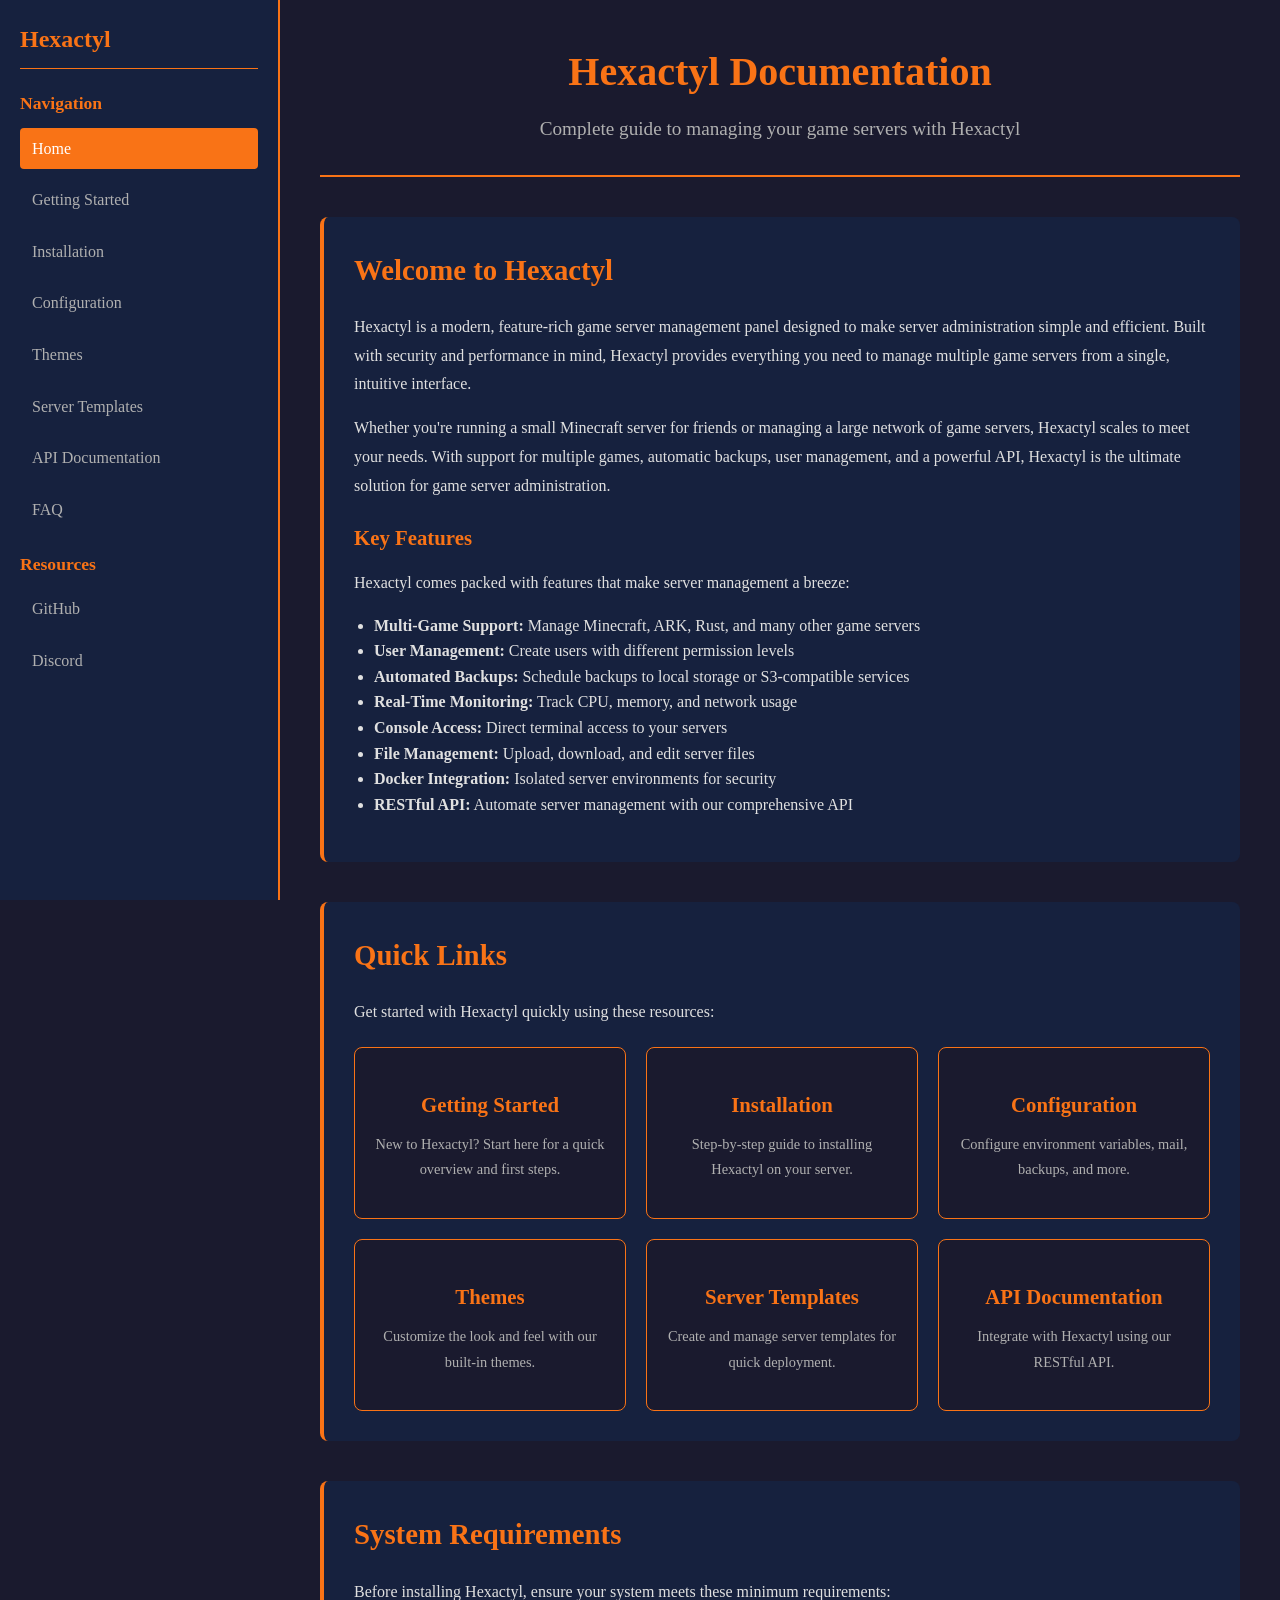
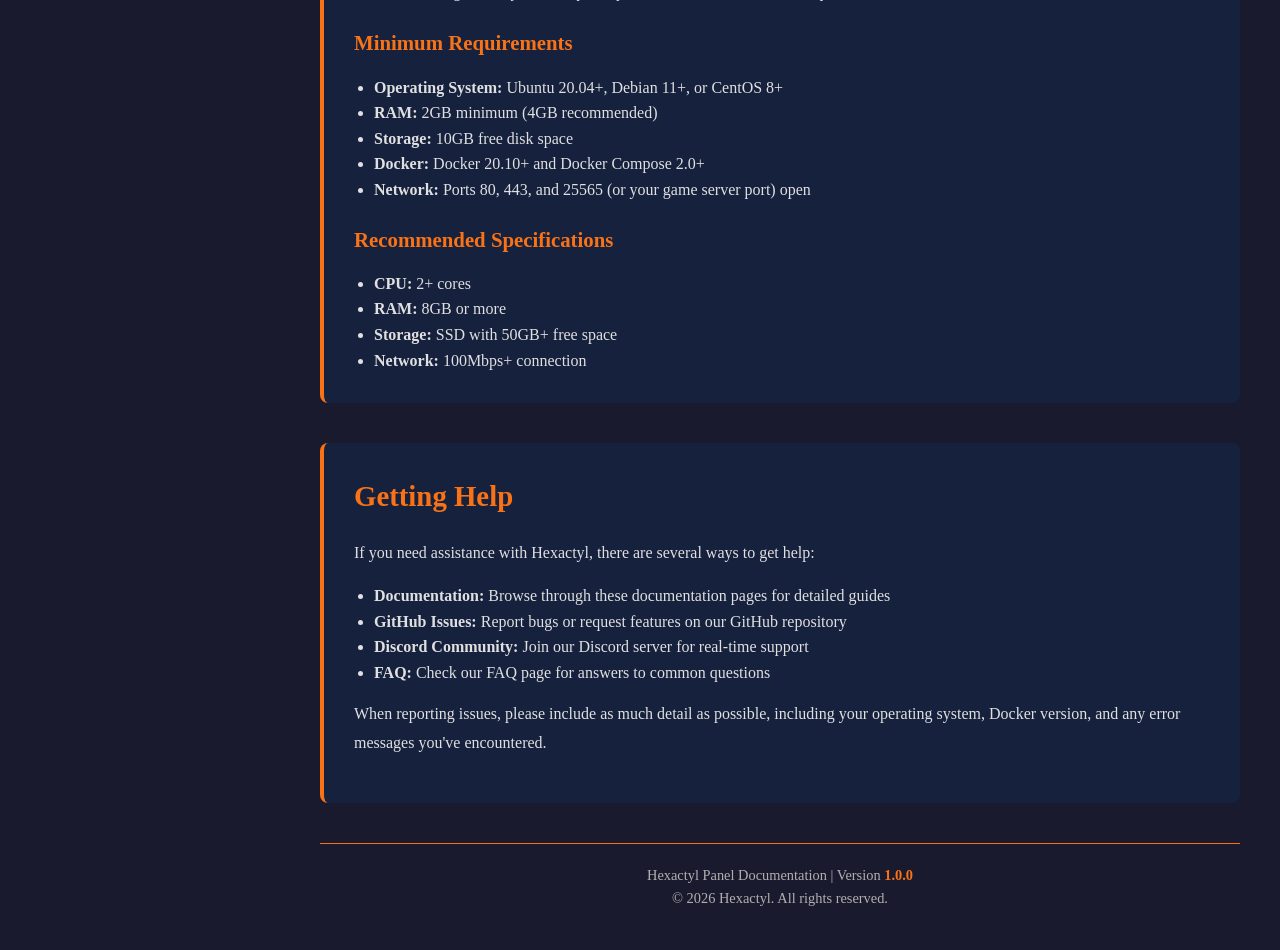
==== docs/index.html @ 79542f6e "Add documentation website and orange branding - Created old-school style docs site in /docs - 8 docu" ====
<!DOCTYPE html>
<html lang="en">
<head>
    <meta charset="UTF-8">
    <meta name="viewport" content="width=device-width, initial-scale=1.0">
    <title>Hexactyl Documentation</title>
    <style>
        * {
            margin: 0;
            padding: 0;
            box-sizing: border-box;
        }
        
        body {
            font-family: Georgia, 'Times New Roman', serif;
            background-color: #1a1a2e;
            color: #e0e0e0;
            line-height: 1.6;
        }
        
        .container {
            display: flex;
            min-height: 100vh;
        }
        
        .sidebar {
            width: 280px;
            background-color: #16213e;
            padding: 20px;
            border-right: 2px solid #f97316;
            position: fixed;
            height: 100vh;
            overflow-y: auto;
        }
        
        .sidebar h2 {
            color: #f97316;
            font-size: 1.5em;
            margin-bottom: 20px;
            padding-bottom: 10px;
            border-bottom: 1px solid #f97316;
        }
        
        .sidebar ul {
            list-style: none;
        }
        
        .sidebar ul li {
            margin-bottom: 10px;
        }
        
        .sidebar ul li a {
            color: #b0b0b0;
            text-decoration: none;
            display: block;
            padding: 8px 12px;
            transition: all 0.3s ease;
            border-radius: 4px;
        }
        
        .sidebar ul li a:hover,
        .sidebar ul li a.active {
            background-color: #f97316;
            color: #ffffff;
        }
        
        .sidebar .section-title {
            color: #f97316;
            font-size: 1.1em;
            margin-top: 20px;
            margin-bottom: 10px;
            font-weight: bold;
        }
        
        .main-content {
            margin-left: 280px;
            padding: 40px;
            flex: 1;
        }
        
        .header {
            text-align: center;
            margin-bottom: 40px;
            padding-bottom: 30px;
            border-bottom: 2px solid #f97316;
        }
        
        .header h1 {
            color: #f97316;
            font-size: 2.5em;
            margin-bottom: 10px;
        }
        
        .header p {
            color: #b0b0b0;
            font-size: 1.2em;
        }
        
        .section {
            margin-bottom: 40px;
            padding: 30px;
            background-color: #16213e;
            border-radius: 8px;
            border-left: 4px solid #f97316;
        }
        
        .section h2 {
            color: #f97316;
            font-size: 1.8em;
            margin-bottom: 20px;
        }
        
        .section h3 {
            color: #f97316;
            font-size: 1.3em;
            margin-bottom: 15px;
            margin-top: 20px;
        }
        
        .section p {
            margin-bottom: 15px;
            line-height: 1.8;
        }
        
        .quick-links {
            display: grid;
            grid-template-columns: repeat(auto-fit, minmax(200px, 1fr));
            gap: 20px;
            margin-top: 20px;
        }
        
        .quick-link {
            background-color: #1a1a2e;
            padding: 20px;
            border-radius: 8px;
            text-align: center;
            border: 1px solid #f97316;
            transition: all 0.3s ease;
        }
        
        .quick-link:hover {
            background-color: #f97316;
            transform: translateY(-5px);
        }
        
        .quick-link h3 {
            color: #f97316;
            margin-bottom: 10px;
        }
        
        .quick-link p {
            color: #b0b0b0;
            font-size: 0.9em;
        }
        
        .quick-link a {
            color: #f97316;
            text-decoration: none;
            display: block;
            height: 100%;
        }
        
        code {
            font-family: 'Courier New', Courier, monospace;
            background-color: #0f3460;
            padding: 2px 6px;
            border-radius: 4px;
            color: #f97316;
        }
        
        .code-block {
            background-color: #0f3460;
            padding: 20px;
            border-radius: 8px;
            font-family: 'Courier New', Courier, monospace;
            overflow-x: auto;
            margin: 15px 0;
            border-left: 4px solid #f97316;
        }
        
        .footer {
            margin-top: 40px;
            padding-top: 20px;
            border-top: 1px solid #f97316;
            text-align: center;
            color: #b0b0b0;
        }
        
        .footer p {
            font-size: 0.9em;
        }
        
        .version {
            color: #f97316;
            font-weight: bold;
        }
    </style>
</head>
<body>
    <div class="container">
        <nav class="sidebar">
            <h2>Hexactyl</h2>
            <div class="section-title">Navigation</div>
            <ul>
                <li><a href="index.html" class="active">Home</a></li>
                <li><a href="getting-started.html">Getting Started</a></li>
                <li><a href="installation.html">Installation</a></li>
                <li><a href="configuration.html">Configuration</a></li>
                <li><a href="themes.html">Themes</a></li>
                <li><a href="server-templates.html">Server Templates</a></li>
                <li><a href="api.html">API Documentation</a></li>
                <li><a href="faq.html">FAQ</a></li>
            </ul>
            
            <div class="section-title">Resources</div>
            <ul>
                <li><a href="https://github.com/hexactyl" target="_blank">GitHub</a></li>
                <li><a href="https://discord.gg/hexactyl" target="_blank">Discord</a></li>
            </ul>
        </nav>
        
        <main class="main-content">
            <header class="header">
                <h1>Hexactyl Documentation</h1>
                <p>Complete guide to managing your game servers with Hexactyl</p>
            </header>
            
            <section class="section">
                <h2>Welcome to Hexactyl</h2>
                <p>Hexactyl is a modern, feature-rich game server management panel designed to make server administration simple and efficient. Built with security and performance in mind, Hexactyl provides everything you need to manage multiple game servers from a single, intuitive interface.</p>
                
                <p>Whether you're running a small Minecraft server for friends or managing a large network of game servers, Hexactyl scales to meet your needs. With support for multiple games, automatic backups, user management, and a powerful API, Hexactyl is the ultimate solution for game server administration.</p>
                
                <h3>Key Features</h3>
                <p>Hexactyl comes packed with features that make server management a breeze:</p>
                <ul style="margin-left: 20px; margin-bottom: 15px;">
                    <li><strong>Multi-Game Support:</strong> Manage Minecraft, ARK, Rust, and many other game servers</li>
                    <li><strong>User Management:</strong> Create users with different permission levels</li>
                    <li><strong>Automated Backups:</strong> Schedule backups to local storage or S3-compatible services</li>
                    <li><strong>Real-Time Monitoring:</strong> Track CPU, memory, and network usage</li>
                    <li><strong>Console Access:</strong> Direct terminal access to your servers</li>
                    <li><strong>File Management:</strong> Upload, download, and edit server files</li>
                    <li><strong>Docker Integration:</strong> Isolated server environments for security</li>
                    <li><strong>RESTful API:</strong> Automate server management with our comprehensive API</li>
                </ul>
            </section>
            
            <section class="section">
                <h2>Quick Links</h2>
                <p>Get started with Hexactyl quickly using these resources:</p>
                
                <div class="quick-links">
                    <div class="quick-link">
                        <a href="getting-started.html">
                            <h3>Getting Started</h3>
                            <p>New to Hexactyl? Start here for a quick overview and first steps.</p>
                        </a>
                    </div>
                    
                    <div class="quick-link">
                        <a href="installation.html">
                            <h3>Installation</h3>
                            <p>Step-by-step guide to installing Hexactyl on your server.</p>
                        </a>
                    </div>
                    
                    <div class="quick-link">
                        <a href="configuration.html">
                            <h3>Configuration</h3>
                            <p>Configure environment variables, mail, backups, and more.</p>
                        </a>
                    </div>
                    
                    <div class="quick-link">
                        <a href="themes.html">
                            <h3>Themes</h3>
                            <p>Customize the look and feel with our built-in themes.</p>
                        </a>
                    </div>
                    
                    <div class="quick-link">
                        <a href="server-templates.html">
                            <h3>Server Templates</h3>
                            <p>Create and manage server templates for quick deployment.</p>
                        </a>
                    </div>
                    
                    <div class="quick-link">
                        <a href="api.html">
                            <h3>API Documentation</h3>
                            <p>Integrate with Hexactyl using our RESTful API.</p>
                        </a>
                    </div>
                </div>
            </section>
            
            <section class="section">
                <h2>System Requirements</h2>
                <p>Before installing Hexactyl, ensure your system meets these minimum requirements:</p>
                
                <h3>Minimum Requirements</h3>
                <ul style="margin-left: 20px; margin-bottom: 15px;">
                    <li><strong>Operating System:</strong> Ubuntu 20.04+, Debian 11+, or CentOS 8+</li>
                    <li><strong>RAM:</strong> 2GB minimum (4GB recommended)</li>
                    <li><strong>Storage:</strong> 10GB free disk space</li>
                    <li><strong>Docker:</strong> Docker 20.10+ and Docker Compose 2.0+</li>
                    <li><strong>Network:</strong> Ports 80, 443, and 25565 (or your game server port) open</li>
                </ul>
                
                <h3>Recommended Specifications</h3>
                <ul style="margin-left: 20px;">
                    <li><strong>CPU:</strong> 2+ cores</li>
                    <li><strong>RAM:</strong> 8GB or more</li>
                    <li><strong>Storage:</strong> SSD with 50GB+ free space</li>
                    <li><strong>Network:</strong> 100Mbps+ connection</li>
                </ul>
            </section>
            
            <section class="section">
                <h2>Getting Help</h2>
                <p>If you need assistance with Hexactyl, there are several ways to get help:</p>
                
                <ul style="margin-left: 20px; margin-bottom: 15px;">
                    <li><strong>Documentation:</strong> Browse through these documentation pages for detailed guides</li>
                    <li><strong>GitHub Issues:</strong> Report bugs or request features on our GitHub repository</li>
                    <li><strong>Discord Community:</strong> Join our Discord server for real-time support</li>
                    <li><strong>FAQ:</strong> Check our FAQ page for answers to common questions</li>
                </ul>
                
                <p>When reporting issues, please include as much detail as possible, including your operating system, Docker version, and any error messages you've encountered.</p>
            </section>
            
            <footer class="footer">
                <p>Hexactyl Panel Documentation | Version <span class="version">1.0.0</span></p>
                <p>© 2026 Hexactyl. All rights reserved.</p>
            </footer>
        </main>
    </div>
</body>
</html>
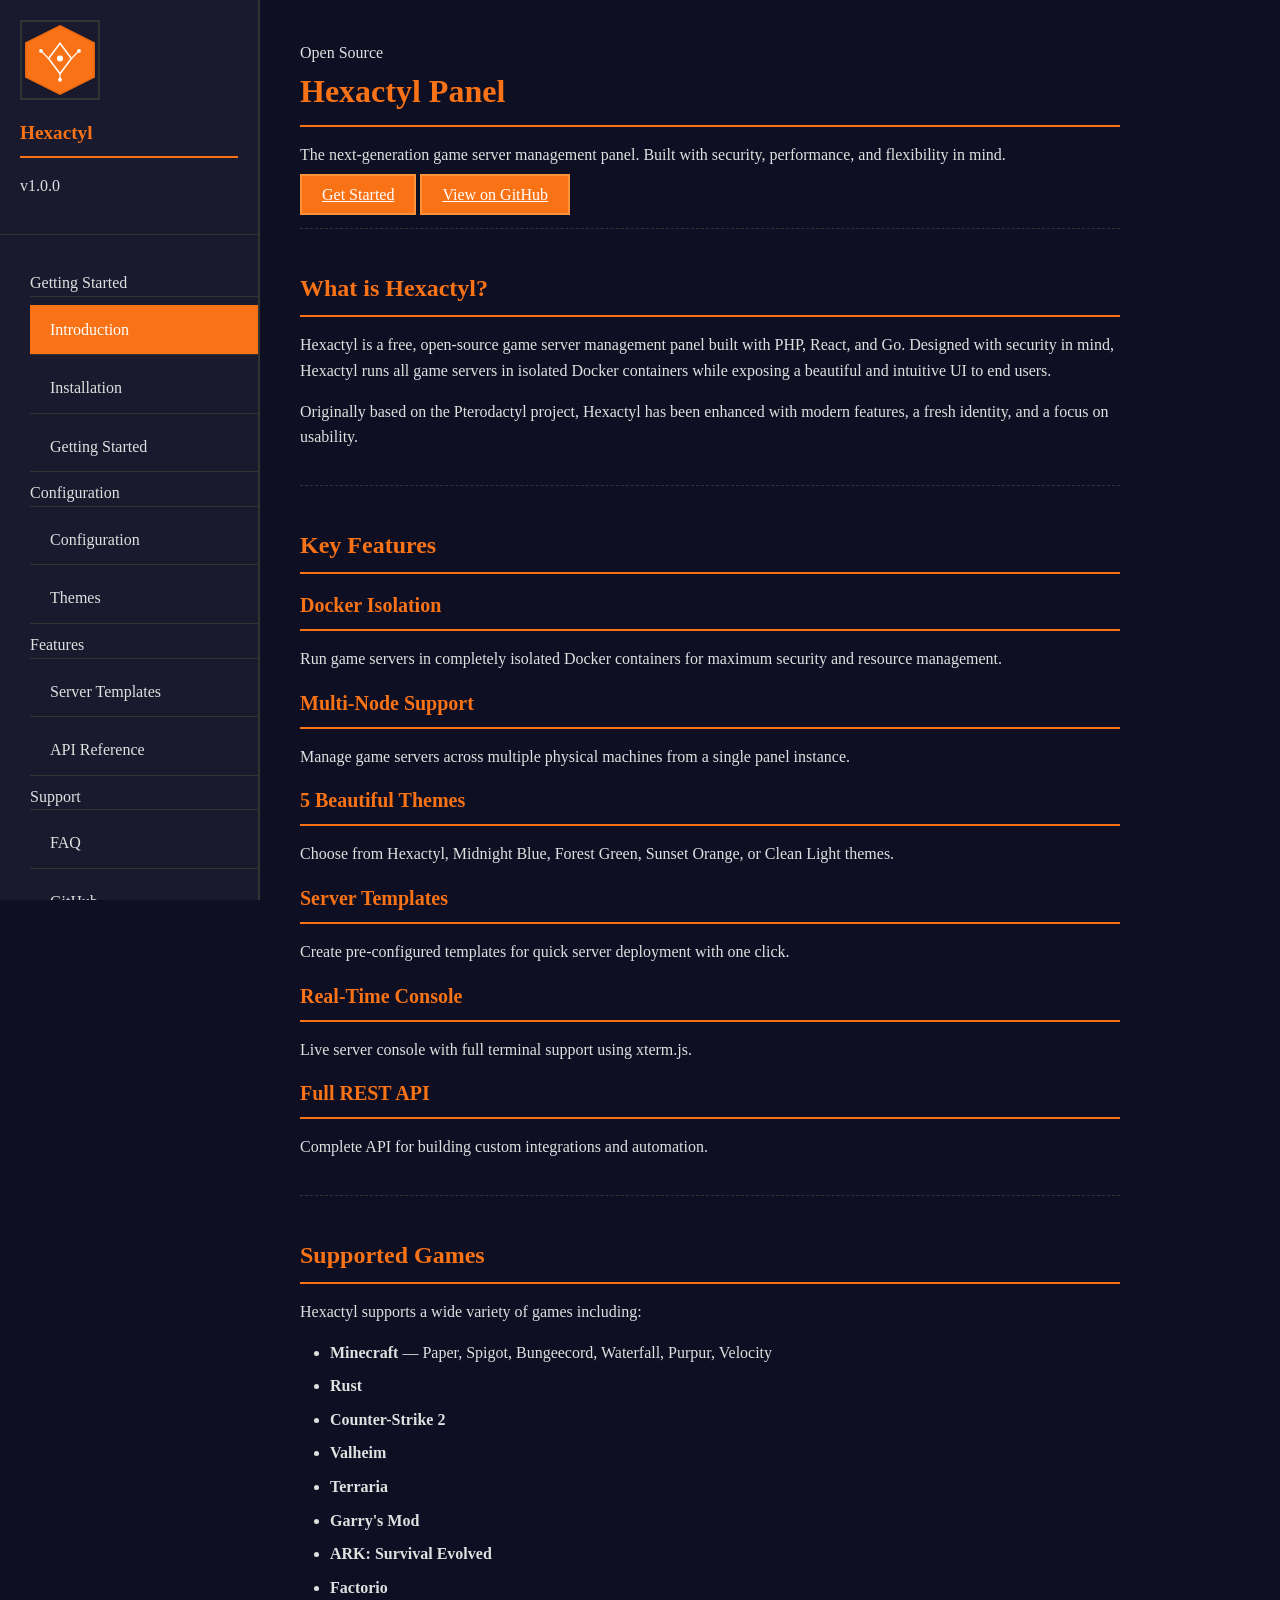
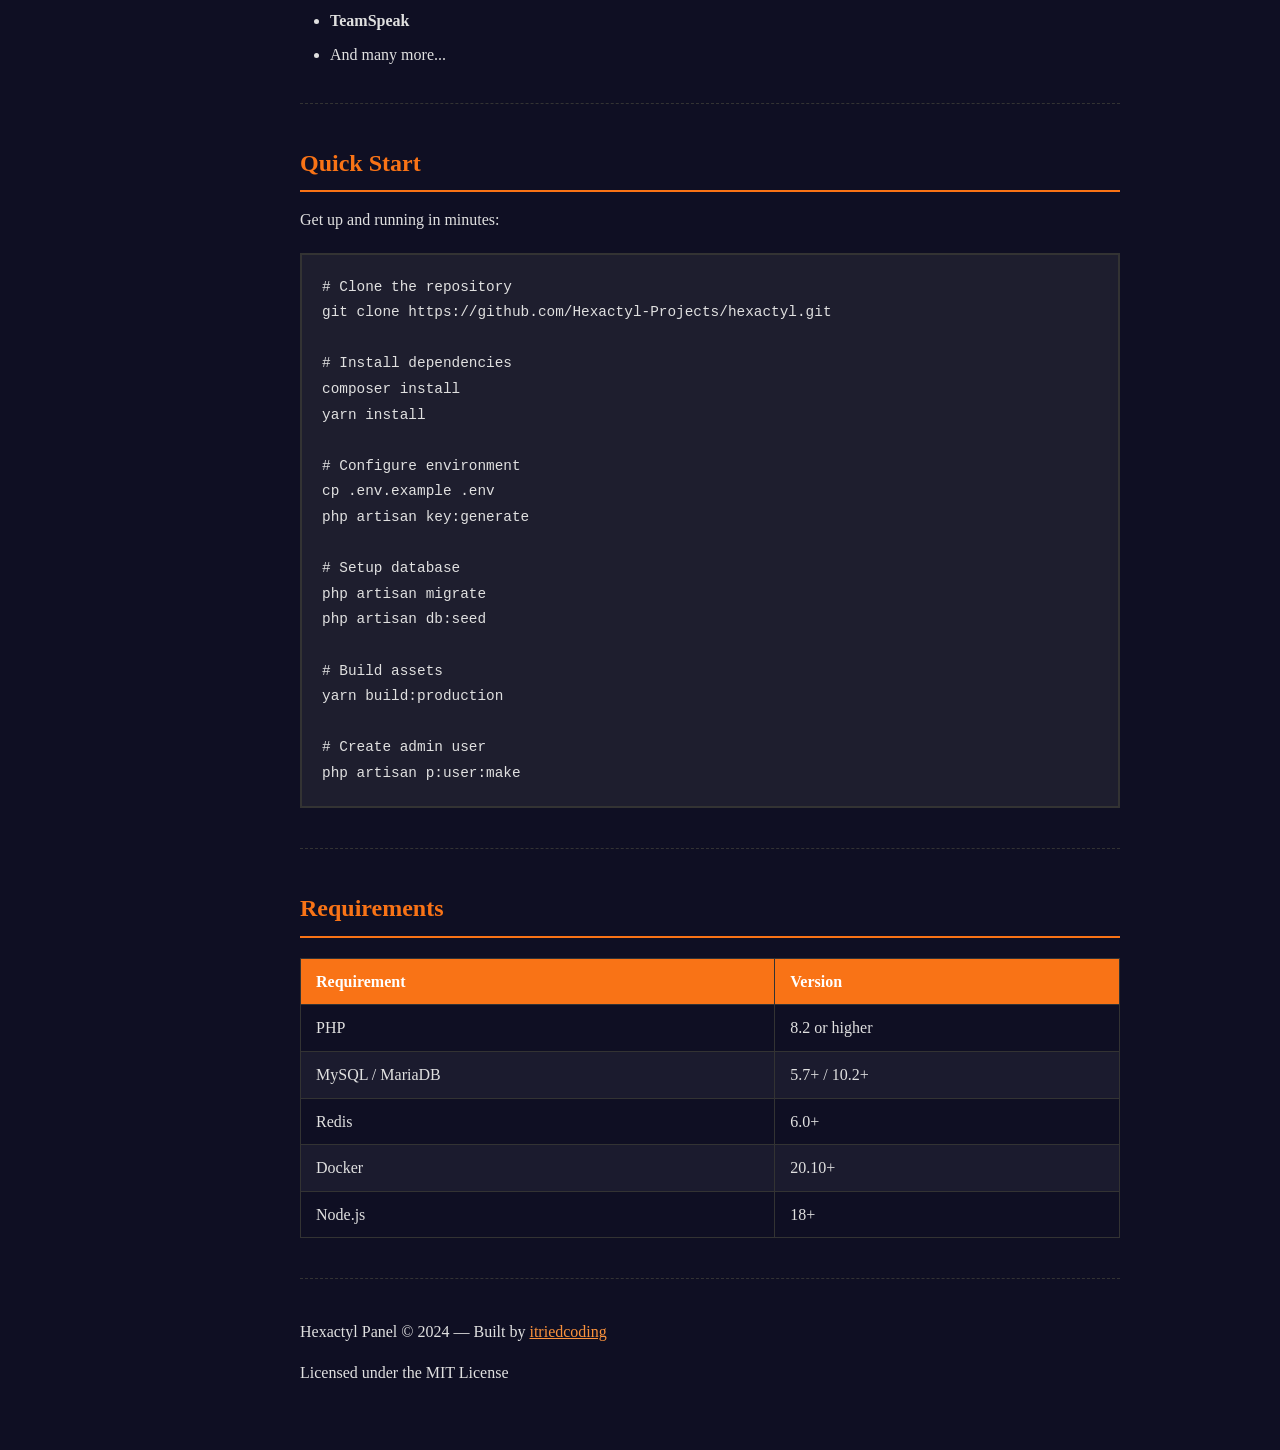
==== commit 8f8e03ee: "Rewrite documentation site - professional quality - Complete rewrite of all 8 documentation pages - " ====
--- a/docs/index.html
+++ b/docs/index.html
@@ -3,338 +3,151 @@
 <head>
     <meta charset="UTF-8">
     <meta name="viewport" content="width=device-width, initial-scale=1.0">
-    <title>Hexactyl Documentation</title>
-    <style>
-        * {
-            margin: 0;
-            padding: 0;
-            box-sizing: border-box;
-        }
-        
-        body {
-            font-family: Georgia, 'Times New Roman', serif;
-            background-color: #1a1a2e;
-            color: #e0e0e0;
-            line-height: 1.6;
-        }
-        
-        .container {
-            display: flex;
-            min-height: 100vh;
-        }
-        
-        .sidebar {
-            width: 280px;
-            background-color: #16213e;
-            padding: 20px;
-            border-right: 2px solid #f97316;
-            position: fixed;
-            height: 100vh;
-            overflow-y: auto;
-        }
-        
-        .sidebar h2 {
-            color: #f97316;
-            font-size: 1.5em;
-            margin-bottom: 20px;
-            padding-bottom: 10px;
-            border-bottom: 1px solid #f97316;
-        }
-        
-        .sidebar ul {
-            list-style: none;
-        }
-        
-        .sidebar ul li {
-            margin-bottom: 10px;
-        }
-        
-        .sidebar ul li a {
-            color: #b0b0b0;
-            text-decoration: none;
-            display: block;
-            padding: 8px 12px;
-            transition: all 0.3s ease;
-            border-radius: 4px;
-        }
-        
-        .sidebar ul li a:hover,
-        .sidebar ul li a.active {
-            background-color: #f97316;
-            color: #ffffff;
-        }
-        
-        .sidebar .section-title {
-            color: #f97316;
-            font-size: 1.1em;
-            margin-top: 20px;
-            margin-bottom: 10px;
-            font-weight: bold;
-        }
-        
-        .main-content {
-            margin-left: 280px;
-            padding: 40px;
-            flex: 1;
-        }
-        
-        .header {
-            text-align: center;
-            margin-bottom: 40px;
-            padding-bottom: 30px;
-            border-bottom: 2px solid #f97316;
-        }
-        
-        .header h1 {
-            color: #f97316;
-            font-size: 2.5em;
-            margin-bottom: 10px;
-        }
-        
-        .header p {
-            color: #b0b0b0;
-            font-size: 1.2em;
-        }
-        
-        .section {
-            margin-bottom: 40px;
-            padding: 30px;
-            background-color: #16213e;
-            border-radius: 8px;
-            border-left: 4px solid #f97316;
-        }
-        
-        .section h2 {
-            color: #f97316;
-            font-size: 1.8em;
-            margin-bottom: 20px;
-        }
-        
-        .section h3 {
-            color: #f97316;
-            font-size: 1.3em;
-            margin-bottom: 15px;
-            margin-top: 20px;
-        }
-        
-        .section p {
-            margin-bottom: 15px;
-            line-height: 1.8;
-        }
-        
-        .quick-links {
-            display: grid;
-            grid-template-columns: repeat(auto-fit, minmax(200px, 1fr));
-            gap: 20px;
-            margin-top: 20px;
-        }
-        
-        .quick-link {
-            background-color: #1a1a2e;
-            padding: 20px;
-            border-radius: 8px;
-            text-align: center;
-            border: 1px solid #f97316;
-            transition: all 0.3s ease;
-        }
-        
-        .quick-link:hover {
-            background-color: #f97316;
-            transform: translateY(-5px);
-        }
-        
-        .quick-link h3 {
-            color: #f97316;
-            margin-bottom: 10px;
-        }
-        
-        .quick-link p {
-            color: #b0b0b0;
-            font-size: 0.9em;
-        }
-        
-        .quick-link a {
-            color: #f97316;
-            text-decoration: none;
-            display: block;
-            height: 100%;
-        }
-        
-        code {
-            font-family: 'Courier New', Courier, monospace;
-            background-color: #0f3460;
-            padding: 2px 6px;
-            border-radius: 4px;
-            color: #f97316;
-        }
-        
-        .code-block {
-            background-color: #0f3460;
-            padding: 20px;
-            border-radius: 8px;
-            font-family: 'Courier New', Courier, monospace;
-            overflow-x: auto;
-            margin: 15px 0;
-            border-left: 4px solid #f97316;
-        }
-        
-        .footer {
-            margin-top: 40px;
-            padding-top: 20px;
-            border-top: 1px solid #f97316;
-            text-align: center;
-            color: #b0b0b0;
-        }
-        
-        .footer p {
-            font-size: 0.9em;
-        }
-        
-        .version {
-            color: #f97316;
-            font-weight: bold;
-        }
-    </style>
+    <title>Hexactyl - Game Server Management Panel</title>
+    <meta name="description" content="Hexactyl is a free, open-source game server management panel built with PHP, React, and Go.">
+    <link rel="stylesheet" href="styles.css">
+    <link rel="icon" href="assets/favicon.ico">
 </head>
 <body>
     <div class="container">
-        <nav class="sidebar">
-            <h2>Hexactyl</h2>
-            <div class="section-title">Navigation</div>
-            <ul>
-                <li><a href="index.html" class="active">Home</a></li>
-                <li><a href="getting-started.html">Getting Started</a></li>
-                <li><a href="installation.html">Installation</a></li>
-                <li><a href="configuration.html">Configuration</a></li>
-                <li><a href="themes.html">Themes</a></li>
-                <li><a href="server-templates.html">Server Templates</a></li>
-                <li><a href="api.html">API Documentation</a></li>
-                <li><a href="faq.html">FAQ</a></li>
-            </ul>
-            
-            <div class="section-title">Resources</div>
-            <ul>
-                <li><a href="https://github.com/hexactyl" target="_blank">GitHub</a></li>
-                <li><a href="https://discord.gg/hexactyl" target="_blank">Discord</a></li>
-            </ul>
-        </nav>
-        
+        <aside class="sidebar" id="sidebar">
+            <div class="sidebar-header">
+                <img src="assets/hexactyl-logo.svg" alt="Hexactyl" class="logo">
+                <h1>Hexactyl</h1>
+                <p class="version">v1.0.0</p>
+            </div>
+            <nav>
+                <ul>
+                    <li class="nav-section">Getting Started</li>
+                    <li><a href="index.html" class="active">Introduction</a></li>
+                    <li><a href="installation.html">Installation</a></li>
+                    <li><a href="getting-started.html">Getting Started</a></li>
+                    <li class="nav-section">Configuration</li>
+                    <li><a href="configuration.html">Configuration</a></li>
+                    <li><a href="themes.html">Themes</a></li>
+                    <li class="nav-section">Features</li>
+                    <li><a href="server-templates.html">Server Templates</a></li>
+                    <li><a href="api.html">API Reference</a></li>
+                    <li class="nav-section">Support</li>
+                    <li><a href="faq.html">FAQ</a></li>
+                    <li><a href="https://github.com/Hexactyl-Projects/hexactyl" target="_blank">GitHub</a></li>
+                </ul>
+            </nav>
+        </aside>
+
         <main class="main-content">
-            <header class="header">
-                <h1>Hexactyl Documentation</h1>
-                <p>Complete guide to managing your game servers with Hexactyl</p>
-            </header>
-            
-            <section class="section">
-                <h2>Welcome to Hexactyl</h2>
-                <p>Hexactyl is a modern, feature-rich game server management panel designed to make server administration simple and efficient. Built with security and performance in mind, Hexactyl provides everything you need to manage multiple game servers from a single, intuitive interface.</p>
-                
-                <p>Whether you're running a small Minecraft server for friends or managing a large network of game servers, Hexactyl scales to meet your needs. With support for multiple games, automatic backups, user management, and a powerful API, Hexactyl is the ultimate solution for game server administration.</p>
-                
-                <h3>Key Features</h3>
-                <p>Hexactyl comes packed with features that make server management a breeze:</p>
-                <ul style="margin-left: 20px; margin-bottom: 15px;">
-                    <li><strong>Multi-Game Support:</strong> Manage Minecraft, ARK, Rust, and many other game servers</li>
-                    <li><strong>User Management:</strong> Create users with different permission levels</li>
-                    <li><strong>Automated Backups:</strong> Schedule backups to local storage or S3-compatible services</li>
-                    <li><strong>Real-Time Monitoring:</strong> Track CPU, memory, and network usage</li>
-                    <li><strong>Console Access:</strong> Direct terminal access to your servers</li>
-                    <li><strong>File Management:</strong> Upload, download, and edit server files</li>
-                    <li><strong>Docker Integration:</strong> Isolated server environments for security</li>
-                    <li><strong>RESTful API:</strong> Automate server management with our comprehensive API</li>
-                </ul>
+            <section class="hero">
+                <div class="hero-badge">Open Source</div>
+                <h1>Hexactyl Panel</h1>
+                <p class="hero-subtitle">The next-generation game server management panel. Built with security, performance, and flexibility in mind.</p>
+                <div class="hero-actions">
+                    <a href="installation.html" class="btn btn-primary">Get Started</a>
+                    <a href="https://github.com/Hexactyl-Projects/hexactyl" class="btn btn-secondary" target="_blank">View on GitHub</a>
+                </div>
             </section>
-            
-            <section class="section">
-                <h2>Quick Links</h2>
-                <p>Get started with Hexactyl quickly using these resources:</p>
-                
-                <div class="quick-links">
-                    <div class="quick-link">
-                        <a href="getting-started.html">
-                            <h3>Getting Started</h3>
-                            <p>New to Hexactyl? Start here for a quick overview and first steps.</p>
-                        </a>
+
+            <section>
+                <h2>What is Hexactyl?</h2>
+                <p>Hexactyl is a free, open-source game server management panel built with PHP, React, and Go. Designed with security in mind, Hexactyl runs all game servers in isolated Docker containers while exposing a beautiful and intuitive UI to end users.</p>
+                <p>Originally based on the Pterodactyl project, Hexactyl has been enhanced with modern features, a fresh identity, and a focus on usability.</p>
+            </section>
+
+            <section>
+                <h2>Key Features</h2>
+                <div class="features-grid">
+                    <div class="feature-card">
+                        <h3>Docker Isolation</h3>
+                        <p>Run game servers in completely isolated Docker containers for maximum security and resource management.</p>
                     </div>
-                    
-                    <div class="quick-link">
-                        <a href="installation.html">
-                            <h3>Installation</h3>
-                            <p>Step-by-step guide to installing Hexactyl on your server.</p>
-                        </a>
+                    <div class="feature-card">
+                        <h3>Multi-Node Support</h3>
+                        <p>Manage game servers across multiple physical machines from a single panel instance.</p>
                     </div>
-                    
-                    <div class="quick-link">
-                        <a href="configuration.html">
-                            <h3>Configuration</h3>
-                            <p>Configure environment variables, mail, backups, and more.</p>
-                        </a>
+                    <div class="feature-card">
+                        <h3>5 Beautiful Themes</h3>
+                        <p>Choose from Hexactyl, Midnight Blue, Forest Green, Sunset Orange, or Clean Light themes.</p>
                     </div>
-                    
-                    <div class="quick-link">
-                        <a href="themes.html">
-                            <h3>Themes</h3>
-                            <p>Customize the look and feel with our built-in themes.</p>
-                        </a>
+                    <div class="feature-card">
+                        <h3>Server Templates</h3>
+                        <p>Create pre-configured templates for quick server deployment with one click.</p>
                     </div>
-                    
-                    <div class="quick-link">
-                        <a href="server-templates.html">
-                            <h3>Server Templates</h3>
-                            <p>Create and manage server templates for quick deployment.</p>
-                        </a>
+                    <div class="feature-card">
+                        <h3>Real-Time Console</h3>
+                        <p>Live server console with full terminal support using xterm.js.</p>
                     </div>
-                    
-                    <div class="quick-link">
-                        <a href="api.html">
-                            <h3>API Documentation</h3>
-                            <p>Integrate with Hexactyl using our RESTful API.</p>
-                        </a>
+                    <div class="feature-card">
+                        <h3>Full REST API</h3>
+                        <p>Complete API for building custom integrations and automation.</p>
                     </div>
                 </div>
             </section>
-            
-            <section class="section">
-                <h2>System Requirements</h2>
-                <p>Before installing Hexactyl, ensure your system meets these minimum requirements:</p>
-                
-                <h3>Minimum Requirements</h3>
-                <ul style="margin-left: 20px; margin-bottom: 15px;">
-                    <li><strong>Operating System:</strong> Ubuntu 20.04+, Debian 11+, or CentOS 8+</li>
-                    <li><strong>RAM:</strong> 2GB minimum (4GB recommended)</li>
-                    <li><strong>Storage:</strong> 10GB free disk space</li>
-                    <li><strong>Docker:</strong> Docker 20.10+ and Docker Compose 2.0+</li>
-                    <li><strong>Network:</strong> Ports 80, 443, and 25565 (or your game server port) open</li>
-                </ul>
-                
-                <h3>Recommended Specifications</h3>
-                <ul style="margin-left: 20px;">
-                    <li><strong>CPU:</strong> 2+ cores</li>
-                    <li><strong>RAM:</strong> 8GB or more</li>
-                    <li><strong>Storage:</strong> SSD with 50GB+ free space</li>
-                    <li><strong>Network:</strong> 100Mbps+ connection</li>
+
+            <section>
+                <h2>Supported Games</h2>
+                <p>Hexactyl supports a wide variety of games including:</p>
+                <ul>
+                    <li><strong>Minecraft</strong> &mdash; Paper, Spigot, Bungeecord, Waterfall, Purpur, Velocity</li>
+                    <li><strong>Rust</strong></li>
+                    <li><strong>Counter-Strike 2</strong></li>
+                    <li><strong>Valheim</strong></li>
+                    <li><strong>Terraria</strong></li>
+                    <li><strong>Garry's Mod</strong></li>
+                    <li><strong>ARK: Survival Evolved</strong></li>
+                    <li><strong>Factorio</strong></li>
+                    <li><strong>TeamSpeak</strong></li>
+                    <li>And many more...</li>
                 </ul>
             </section>
-            
-            <section class="section">
-                <h2>Getting Help</h2>
-                <p>If you need assistance with Hexactyl, there are several ways to get help:</p>
-                
-                <ul style="margin-left: 20px; margin-bottom: 15px;">
-                    <li><strong>Documentation:</strong> Browse through these documentation pages for detailed guides</li>
-                    <li><strong>GitHub Issues:</strong> Report bugs or request features on our GitHub repository</li>
-                    <li><strong>Discord Community:</strong> Join our Discord server for real-time support</li>
-                    <li><strong>FAQ:</strong> Check our FAQ page for answers to common questions</li>
-                </ul>
-                
-                <p>When reporting issues, please include as much detail as possible, including your operating system, Docker version, and any error messages you've encountered.</p>
+
+            <section>
+                <h2>Quick Start</h2>
+                <p>Get up and running in minutes:</p>
+                <pre><code># Clone the repository
+git clone https://github.com/Hexactyl-Projects/hexactyl.git
+
+# Install dependencies
+composer install
+yarn install
+
+# Configure environment
+cp .env.example .env
+php artisan key:generate
+
+# Setup database
+php artisan migrate
+php artisan db:seed
+
+# Build assets
+yarn build:production
+
+# Create admin user
+php artisan p:user:make</code></pre>
             </section>
-            
+
+            <section>
+                <h2>Requirements</h2>
+                <table>
+                    <thead>
+                        <tr>
+                            <th>Requirement</th>
+                            <th>Version</th>
+                        </tr>
+                    </thead>
+                    <tbody>
+                        <tr><td>PHP</td><td>8.2 or higher</td></tr>
+                        <tr><td>MySQL / MariaDB</td><td>5.7+ / 10.2+</td></tr>
+                        <tr><td>Redis</td><td>6.0+</td></tr>
+                        <tr><td>Docker</td><td>20.10+</td></tr>
+                        <tr><td>Node.js</td><td>18+</td></tr>
+                    </tbody>
+                </table>
+            </section>
+
             <footer class="footer">
-                <p>Hexactyl Panel Documentation | Version <span class="version">1.0.0</span></p>
-                <p>© 2026 Hexactyl. All rights reserved.</p>
+                <p>Hexactyl Panel &copy; 2024 &mdash; Built by <a href="https://github.com/itriedcoding" target="_blank">itriedcoding</a></p>
+                <p>Licensed under the MIT License</p>
             </footer>
         </main>
     </div>
 </body>
-</html>+</html>
--- a/docs/styles.css
+++ b/docs/styles.css
@@ -0,0 +1,317 @@
+/* Hexactyl Documentation Stylesheet */
+/* Old-school, no-nonsense styling */
+
+/* ============================
+   CSS Variables
+   ============================ */
+:root {
+  --primary: #f97316;
+  --secondary: #fb923c;
+  --dark-bg: #0f0f23;
+  --sidebar-bg: #1a1a2e;
+  --text-light: #e0e0e0;
+  --text-muted: #a0a0a0;
+  --border-color: #333;
+  --code-bg: #1e1e2e;
+}
+
+/* ============================
+   Reset & Base
+   ============================ */
+* {
+  margin: 0;
+  padding: 0;
+  box-sizing: border-box;
+}
+
+html {
+  font-size: 16px;
+  scroll-behavior: smooth;
+}
+
+body {
+  font-family: Georgia, 'Times New Roman', serif;
+  background-color: var(--dark-bg);
+  color: var(--text-light);
+  line-height: 1.6;
+}
+
+/* ============================
+   Layout
+   ============================ */
+.container {
+  display: flex;
+  min-height: 100vh;
+}
+
+.sidebar {
+  width: 260px;
+  background-color: var(--sidebar-bg);
+  border-right: 2px solid var(--border-color);
+  padding: 20px 0;
+  position: fixed;
+  height: 100vh;
+  overflow-y: auto;
+}
+
+.sidebar-header {
+  padding: 0 20px 20px;
+  border-bottom: 1px solid var(--border-color);
+}
+
+.sidebar-header img {
+  width: 80px;
+  height: auto;
+}
+
+.sidebar-header h1 {
+  font-size: 1.2rem;
+  color: var(--primary);
+  margin-top: 10px;
+}
+
+.sidebar nav {
+  padding: 20px 0;
+}
+
+.sidebar nav ul {
+  list-style: none;
+}
+
+.sidebar nav ul li {
+  border-bottom: 1px solid var(--border-color);
+}
+
+.sidebar nav ul li a {
+  display: block;
+  padding: 12px 20px;
+  color: var(--text-light);
+  text-decoration: none;
+  transition: background-color 0.2s;
+}
+
+.sidebar nav ul li a:hover,
+.sidebar nav ul li a.active {
+  background-color: var(--primary);
+  color: #fff;
+}
+
+.main-content {
+  margin-left: 260px;
+  flex: 1;
+  padding: 40px;
+  max-width: 900px;
+}
+
+/* ============================
+   Typography
+   ============================ */
+h1, h2, h3, h4, h5, h6 {
+  font-family: Georgia, serif;
+  color: var(--primary);
+  margin-bottom: 15px;
+  border-bottom: 2px solid var(--primary);
+  padding-bottom: 8px;
+}
+
+h1 {
+  font-size: 2rem;
+}
+
+h2 {
+  font-size: 1.5rem;
+}
+
+h3 {
+  font-size: 1.25rem;
+}
+
+p {
+  margin-bottom: 15px;
+}
+
+a {
+  color: var(--secondary);
+  text-decoration: underline;
+}
+
+a:hover {
+  color: var(--primary);
+}
+
+/* ============================
+   Code Blocks
+   ============================ */
+code {
+  font-family: 'Courier New', Courier, monospace;
+  background-color: var(--code-bg);
+  padding: 2px 6px;
+  border: 1px solid var(--border-color);
+  font-size: 0.9rem;
+}
+
+pre {
+  background-color: var(--code-bg);
+  border: 2px solid var(--border-color);
+  padding: 20px;
+  margin: 20px 0;
+  overflow-x: auto;
+}
+
+pre code {
+  background: none;
+  border: none;
+  padding: 0;
+}
+
+/* ============================
+   Tables
+   ============================ */
+table {
+  width: 100%;
+  border-collapse: collapse;
+  margin: 20px 0;
+}
+
+th, td {
+  border: 1px solid var(--border-color);
+  padding: 10px 15px;
+  text-align: left;
+}
+
+th {
+  background-color: var(--primary);
+  color: #fff;
+  font-weight: bold;
+}
+
+tr:nth-child(even) {
+  background-color: rgba(255, 255, 255, 0.05);
+}
+
+/* ============================
+   Sections
+   ============================ */
+section {
+  margin-bottom: 40px;
+  padding-bottom: 20px;
+  border-bottom: 1px dashed var(--border-color);
+}
+
+section:last-child {
+  border-bottom: none;
+}
+
+/* ============================
+   Lists
+   ============================ */
+ul, ol {
+  margin: 15px 0;
+  padding-left: 30px;
+}
+
+li {
+  margin-bottom: 8px;
+}
+
+/* ============================
+   Blockquotes
+   ============================ */
+blockquote {
+  border-left: 4px solid var(--primary);
+  padding: 10px 20px;
+  margin: 20px 0;
+  background-color: rgba(249, 115, 22, 0.1);
+  font-style: italic;
+}
+
+/* ============================
+   Buttons
+   ============================ */
+button, .btn {
+  font-family: Georgia, serif;
+  background-color: var(--primary);
+  color: #fff;
+  border: 2px solid var(--secondary);
+  padding: 10px 20px;
+  cursor: pointer;
+  font-size: 1rem;
+}
+
+button:hover, .btn:hover {
+  background-color: var(--secondary);
+}
+
+/* ============================
+   Images
+   ============================ */
+img {
+  max-width: 100%;
+  height: auto;
+  border: 2px solid var(--border-color);
+}
+
+/* ============================
+   Mobile Responsive
+   ============================ */
+@media (max-width: 768px) {
+  .container {
+    flex-direction: column;
+  }
+  
+  .sidebar {
+    width: 100%;
+    height: auto;
+    position: relative;
+    border-right: none;
+    border-bottom: 2px solid var(--border-color);
+  }
+  
+  .main-content {
+    margin-left: 0;
+    padding: 20px;
+  }
+  
+  h1 {
+    font-size: 1.5rem;
+  }
+  
+  h2 {
+    font-size: 1.25rem;
+  }
+}
+
+@media (max-width: 480px) {
+  .sidebar nav ul li a {
+    padding: 10px 15px;
+    font-size: 0.9rem;
+  }
+  
+  .main-content {
+    padding: 15px;
+  }
+  
+  pre {
+    padding: 15px;
+    font-size: 0.85rem;
+  }
+}
+
+/* ============================
+   Scrollbar Styling
+   ============================ */
+::-webkit-scrollbar {
+  width: 8px;
+}
+
+::-webkit-scrollbar-track {
+  background: var(--dark-bg);
+}
+
+::-webkit-scrollbar-thumb {
+  background: var(--primary);
+}
+
+::-webkit-scrollbar-thumb:hover {
+  background: var(--secondary);
+}
